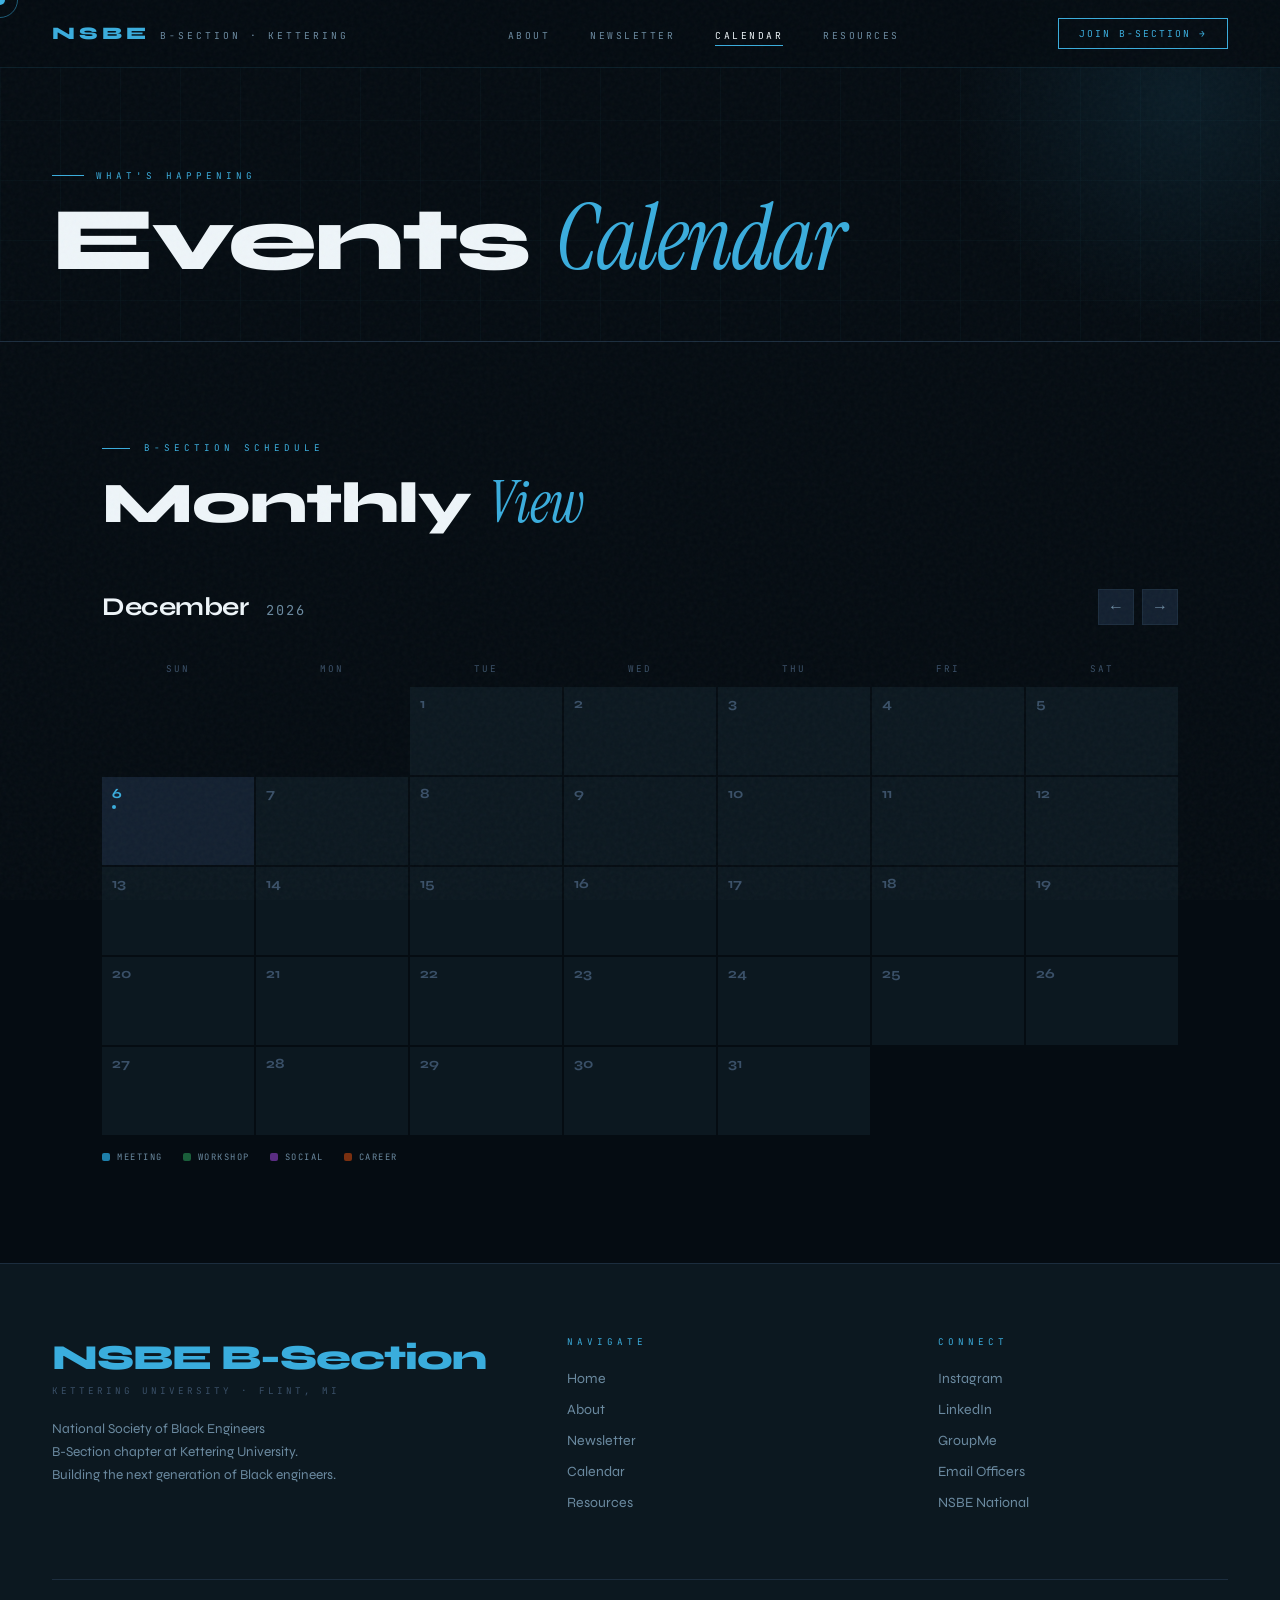
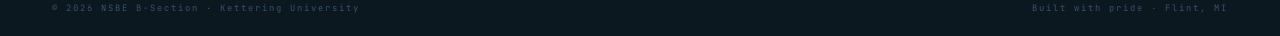
==== calendar.html @ ae13c7a8 "Add files via upload" ====
<!DOCTYPE html>
<html lang="en">
<head>
  <meta charset="UTF-8">
  <meta name="viewport" content="width=device-width, initial-scale=1.0">
  <title>Calendar · NSBE B-Section · Kettering</title>
  <link rel="stylesheet" href="style.css">
</head>
<body>

<div id="cursor"></div>
<div id="cursor-ring"></div>

<!-- ── NAV ── -->
<nav>
  <a href="index.html" class="nav-wordmark">
    <span class="nav-wordmark-nsbe">NSBE</span>
    <span class="nav-wordmark-section">B-Section · Kettering</span>
  </a>
  <ul class="nav-links">
    <li><a href="about.html">About</a></li>
    <li><a href="newsletter.html">Newsletter</a></li>
    <li><a href="calendar.html">Calendar</a></li>
    <li><a href="resources.html">Resources</a></li>
  </ul>
  <a href="about.html#join" class="nav-join">Join B-Section →</a>
</nav>

<!-- ── BANNER ── -->
<div class="page-banner">
  <div class="page-banner-grid"></div>
  <div class="page-banner-glow"></div>
  <div class="page-banner-tag">What's Happening</div>
  <h1 class="page-banner-title">Events <em>Calendar</em></h1>
</div>

<!-- ── CALENDAR ── -->
<div class="page-section">
  <div class="eyebrow">B-Section Schedule</div>
  <h2 class="section-h">Monthly <em>View</em></h2>

  <div class="calendar-wrap">
    <div class="cal-controls">
      <div class="cal-month-label" id="cal-label">June <span id="cal-year">2026</span></div>
      <div class="cal-nav">
        <button class="cal-nav-btn" id="cal-prev" title="Previous month">&#8592;</button>
        <button class="cal-nav-btn" id="cal-next" title="Next month">&#8594;</button>
      </div>
    </div>

    <div class="cal-header">
      <div class="cal-header-cell">Sun</div>
      <div class="cal-header-cell">Mon</div>
      <div class="cal-header-cell">Tue</div>
      <div class="cal-header-cell">Wed</div>
      <div class="cal-header-cell">Thu</div>
      <div class="cal-header-cell">Fri</div>
      <div class="cal-header-cell">Sat</div>
    </div>

    <div class="cal-grid" id="cal-grid"></div>

    <div class="cal-legend">
      <div class="legend-item"><div class="legend-dot" style="background:#1E7FAA"></div>Meeting</div>
      <div class="legend-item"><div class="legend-dot" style="background:#1A5E3A"></div>Workshop</div>
      <div class="legend-item"><div class="legend-dot" style="background:#5A2D82"></div>Social</div>
      <div class="legend-item"><div class="legend-dot" style="background:#7A3010"></div>Career</div>
    </div>
  </div>
</div>

<!-- ── FOOTER ── -->
<footer>
  <div class="footer-top">
    <div>
      <span class="footer-brand-name">NSBE B-Section</span>
      <div class="footer-brand-sub">Kettering University · Flint, MI</div>
      <p class="footer-brand-desc">National Society of Black Engineers<br>B-Section chapter at Kettering University.<br>Building the next generation of Black engineers.</p>
    </div>
    <div>
      <div class="footer-col-head">Navigate</div>
      <ul class="footer-link-list">
        <li><a href="index.html">Home</a></li>
        <li><a href="about.html">About</a></li>
        <li><a href="newsletter.html">Newsletter</a></li>
        <li><a href="calendar.html">Calendar</a></li>
        <li><a href="resources.html">Resources</a></li>
      </ul>
    </div>
    <div>
      <div class="footer-col-head">Connect</div>
      <ul class="footer-link-list">
        <li><a href="#">Instagram</a></li>
        <li><a href="#">LinkedIn</a></li>
        <li><a href="#">GroupMe</a></li>
        <li><a href="#">Email Officers</a></li>
        <li><a href="#">NSBE National</a></li>
      </ul>
    </div>
  </div>
  <div class="footer-bottom">
    <span class="footer-copy">© 2026 NSBE B-Section · Kettering University</span>
    <span class="footer-copy">Built with pride · Flint, MI</span>
  </div>
</footer>

<script src="main.js"></script>
<script src="calendar.js"></script>
</body>
</html>
---- style.css ----
/* ══════════════════════════════════════════════════
   NSBE B-Section · Kettering University
   style.css — shared across all pages
══════════════════════════════════════════════════ */

/* ── GOOGLE FONTS ── */
@import url('https://fonts.googleapis.com/css2?family=Syne:wght@400;500;600;700;800&family=Instrument+Serif:ital@0;1&family=JetBrains+Mono:wght@300;400;500&display=swap');

/* ── TOKENS ── */
:root {
  --blue:       #3AADDD;
  --blue-dim:   #1E7FAA;
  --blue-glow:  rgba(58,173,221,0.18);
  --blue-faint: rgba(58,173,221,0.07);
  --ink:        #050C12;
  --ink2:       #0C1820;
  --ink3:       #132030;
  --ink4:       #1C2D3E;
  --slate:      #3A5068;
  --muted:      #6B8AA0;
  --pale:       #A8C4D4;
  --white:      #EEF5F9;
}

/* ── RESET ── */
*, *::before, *::after { margin:0; padding:0; box-sizing:border-box; }
html { scroll-behavior:smooth; }

body {
  background: var(--ink);
  color: var(--white);
  font-family: 'Syne', sans-serif;
  overflow-x: hidden;
  cursor: none;
}

/* ── GRAIN OVERLAY ── */
body::after {
  content:'';
  position:fixed; inset:0;
  background-image:url("data:image/svg+xml,%3Csvg viewBox='0 0 256 256' xmlns='http://www.w3.org/2000/svg'%3E%3Cfilter id='n'%3E%3CfeTurbulence type='fractalNoise' baseFrequency='0.85' numOctaves='4' stitchTiles='stitch'/%3E%3C/filter%3E%3Crect width='100%25' height='100%25' filter='url(%23n)'/%3E%3C/svg%3E");
  opacity:0.035;
  pointer-events:none;
  z-index:9998;
}

/* ── SCROLLBAR ── */
::-webkit-scrollbar { width:3px; }
::-webkit-scrollbar-track { background:var(--ink); }
::-webkit-scrollbar-thumb { background:var(--blue-dim); }

/* ── CUSTOM CURSOR ── */
#cursor {
  position:fixed;
  width:10px; height:10px;
  background:var(--blue);
  border-radius:50%;
  pointer-events:none;
  z-index:10000;
  transform:translate(-50%,-50%);
  transition:width .2s, height .2s;
  mix-blend-mode:screen;
}
#cursor-ring {
  position:fixed;
  width:36px; height:36px;
  border:1px solid rgba(58,173,221,0.5);
  border-radius:50%;
  pointer-events:none;
  z-index:9999;
  transform:translate(-50%,-50%);
  transition:all .12s ease;
}

/* ══════════════════════════════
   NAV
══════════════════════════════ */
nav {
  position:fixed; top:0; left:0; right:0;
  z-index:500;
  height:68px;
  display:flex; align-items:center; justify-content:space-between;
  padding:0 52px;
  background:rgba(5,12,18,0.88);
  backdrop-filter:blur(20px);
  border-bottom:1px solid rgba(58,173,221,0.12);
}
.nav-wordmark {
  display:flex; align-items:baseline; gap:10px;
  text-decoration:none;
}
.nav-wordmark-nsbe {
  font-family:'Syne', sans-serif;
  font-weight:800; font-size:1.1rem;
  letter-spacing:4px; color:var(--blue);
}
.nav-wordmark-section {
  font-family:'JetBrains Mono', monospace;
  font-size:0.6rem; letter-spacing:3px;
  color:var(--muted); text-transform:uppercase;
}
.nav-links {
  display:flex; gap:40px; list-style:none;
}
.nav-links a {
  font-family:'JetBrains Mono', monospace;
  font-size:0.6rem; letter-spacing:2.5px;
  text-transform:uppercase; color:var(--muted);
  text-decoration:none; transition:color .2s;
  position:relative;
}
.nav-links a::after {
  content:'';
  position:absolute; left:0; bottom:-4px; right:0;
  height:1px; background:var(--blue);
  transform:scaleX(0); transform-origin:left;
  transition:transform .25s;
}
.nav-links a:hover,
.nav-links a.active { color:var(--white); }
.nav-links a:hover::after,
.nav-links a.active::after { transform:scaleX(1); }

.nav-join {
  font-family:'JetBrains Mono', monospace;
  font-size:0.6rem; letter-spacing:2px;
  text-transform:uppercase;
  padding:8px 20px;
  border:1px solid var(--blue);
  color:var(--blue); background:transparent;
  cursor:none; text-decoration:none;
  transition:all .25s;
}
.nav-join:hover { background:var(--blue); color:var(--ink); }

/* ══════════════════════════════
   PAGE SHELL
══════════════════════════════ */
.page-section {
  max-width:1180px; margin:0 auto;
  padding:100px 52px;
}
.page-section + .page-section { padding-top:0; }

/* interior pages start below nav */
.page-top { padding-top:140px; }

.divider { border:none; border-top:1px solid var(--ink4); }

/* ── TYPOGRAPHY UTILITIES ── */
.eyebrow {
  font-family:'JetBrains Mono', monospace;
  font-size:0.58rem; letter-spacing:4px;
  text-transform:uppercase; color:var(--blue);
  display:flex; align-items:center; gap:14px;
  margin-bottom:20px;
}
.eyebrow::before { content:''; width:28px; height:1px; background:var(--blue); }

.section-h {
  font-family:'Syne', sans-serif;
  font-weight:800;
  font-size:clamp(2.2rem,4.5vw,4rem);
  line-height:1; letter-spacing:-1px;
  color:var(--white);
}
.section-h em {
  font-family:'Instrument Serif', serif;
  font-style:italic; font-weight:400;
  color:var(--blue);
}

/* ── PAGE HERO BANNER (interior pages) ── */
.page-banner {
  min-height:38vh;
  display:flex; flex-direction:column;
  justify-content:flex-end;
  padding:120px 52px 60px;
  position:relative; overflow:hidden;
  border-bottom:1px solid var(--ink4);
}
.page-banner-grid {
  position:absolute; inset:0;
  background-image:
    linear-gradient(rgba(58,173,221,0.03) 1px, transparent 1px),
    linear-gradient(90deg, rgba(58,173,221,0.03) 1px, transparent 1px);
  background-size:60px 60px;
  animation:gridSlide 20s linear infinite;
}
.page-banner-glow {
  position:absolute; top:-150px; right:-150px;
  width:500px; height:500px;
  background:radial-gradient(circle, rgba(58,173,221,0.1) 0%, transparent 65%);
  pointer-events:none;
  animation:pulse 6s ease-in-out infinite;
}
.page-banner-tag {
  font-family:'JetBrains Mono', monospace;
  font-size:0.58rem; letter-spacing:4px;
  color:var(--blue); text-transform:uppercase;
  display:inline-flex; align-items:center; gap:12px;
  position:relative; margin-bottom:16px;
  opacity:0; animation:fadeUp .6s .1s forwards;
}
.page-banner-tag::before { content:''; width:32px; height:1px; background:var(--blue); }
.page-banner-title {
  font-family:'Syne', sans-serif;
  font-weight:800;
  font-size:clamp(3rem,7vw,7rem);
  line-height:0.92; letter-spacing:-2px;
  position:relative;
  opacity:0; animation:fadeUp .7s .25s forwards;
}
.page-banner-title em {
  font-family:'Instrument Serif', serif;
  font-style:italic; font-weight:400;
  color:var(--blue);
}

/* ── ANIMATIONS ── */
@keyframes fadeUp {
  from { opacity:0; transform:translateY(22px); }
  to   { opacity:1; transform:translateY(0); }
}
@keyframes gridSlide {
  from { transform:translate(0,0); }
  to   { transform:translate(60px,60px); }
}
@keyframes pulse {
  0%,100% { opacity:0.7; transform:scale(1); }
  50%      { opacity:1;   transform:scale(1.08); }
}

/* ══════════════════════════════
   FOOTER
══════════════════════════════ */
footer {
  background:var(--ink2);
  border-top:1px solid var(--ink4);
  padding:72px 52px 0;
}
.footer-top {
  display:grid;
  grid-template-columns:1.5fr 1fr 1fr;
  gap:80px;
  max-width:1180px; margin:0 auto;
  padding-bottom:56px;
}
.footer-brand-name {
  font-family:'Syne', sans-serif;
  font-weight:800; font-size:2.2rem;
  letter-spacing:-1px; color:var(--blue);
  display:block; margin-bottom:6px;
}
.footer-brand-sub {
  font-family:'JetBrains Mono', monospace;
  font-size:0.58rem; letter-spacing:3px;
  color:var(--slate); text-transform:uppercase;
}
.footer-brand-desc {
  margin-top:20px; font-size:0.85rem;
  color:var(--muted); line-height:1.7;
}
.footer-col-head {
  font-family:'JetBrains Mono', monospace;
  font-size:0.58rem; letter-spacing:4px;
  text-transform:uppercase; color:var(--blue);
  margin-bottom:20px;
}
.footer-link-list { list-style:none; }
.footer-link-list li { margin-bottom:12px; }
.footer-link-list a {
  font-size:0.88rem; color:var(--muted);
  text-decoration:none; transition:color .2s;
}
.footer-link-list a:hover { color:var(--white); }
.footer-bottom {
  max-width:1180px; margin:0 auto;
  border-top:1px solid var(--ink4);
  padding:22px 0;
  display:flex; justify-content:space-between; align-items:center;
}
.footer-copy {
  font-family:'JetBrains Mono', monospace;
  font-size:0.55rem; letter-spacing:2px; color:var(--slate);
}

/* ══════════════════════════════
   ABOUT PAGE
══════════════════════════════ */
.about-layout {
  display:grid;
  grid-template-columns:1.1fr 1fr;
  gap:80px; margin-top:60px; align-items:start;
}
.about-body {
  font-size:1.05rem; font-weight:400;
  color:var(--muted); line-height:1.85;
}
.about-body p + p { margin-top:18px; }
.about-body strong { color:var(--pale); font-weight:600; }

.stats-stack { display:flex; flex-direction:column; gap:3px; }
.stat-item {
  background:var(--ink2); padding:28px 32px;
  display:flex; align-items:center; justify-content:space-between;
  border-left:3px solid var(--blue-dim);
  transition:border-color .2s, background .2s;
}
.stat-item:hover { background:var(--ink3); border-color:var(--blue); }
.stat-number {
  font-family:'Syne', sans-serif;
  font-weight:800; font-size:2.8rem;
  color:var(--blue); line-height:1;
}
.stat-label {
  font-family:'JetBrains Mono', monospace;
  font-size:0.58rem; letter-spacing:2px;
  color:var(--slate); text-transform:uppercase; text-align:right;
}

.officers-section { background:var(--ink2); padding:80px 0; }
.officers-inner { max-width:1180px; margin:0 auto; padding:0 52px; }
.officers-grid {
  display:grid; grid-template-columns:repeat(5,1fr);
  gap:3px; margin-top:56px;
}
.officer-tile {
  background:var(--ink3); padding:32px 24px;
  text-align:center; transition:background .25s, transform .25s;
  position:relative; overflow:hidden;
}
.officer-tile::before {
  content:''; position:absolute; top:0; left:0; right:0;
  height:2px;
  background:linear-gradient(90deg, transparent, var(--blue), transparent);
  opacity:0; transition:opacity .3s;
}
.officer-tile:hover { background:var(--ink4); transform:translateY(-4px); }
.officer-tile:hover::before { opacity:1; }
.officer-monogram {
  width:52px; height:52px; border-radius:50%;
  background:var(--blue-faint); border:1px solid var(--blue-dim);
  display:flex; align-items:center; justify-content:center;
  margin:0 auto 16px;
  font-family:'Syne', sans-serif; font-weight:800;
  font-size:1.1rem; color:var(--blue);
}
.officer-name { font-weight:600; font-size:0.9rem; color:var(--white); margin-bottom:6px; }
.officer-role {
  font-family:'JetBrains Mono', monospace;
  font-size:0.55rem; letter-spacing:2px;
  color:var(--muted); text-transform:uppercase;
}

/* ══════════════════════════════
   NEWSLETTER PAGE
══════════════════════════════ */
.nl-featured {
  display:grid; grid-template-columns:1.3fr 1fr;
  gap:3px; margin-top:56px;
}
.nl-card {
  background:var(--ink2); padding:40px;
  position:relative; overflow:hidden;
  cursor:none; transition:background .2s;
}
.nl-card:hover { background:var(--ink3); }
.nl-card::after {
  content:''; position:absolute; bottom:0; left:0; right:0;
  height:2px;
  background:linear-gradient(90deg, var(--blue), transparent);
  transform:scaleX(0); transform-origin:left;
  transition:transform .4s;
}
.nl-card:hover::after { transform:scaleX(1); }
.nl-badge {
  font-family:'JetBrains Mono', monospace;
  font-size:0.55rem; letter-spacing:3px;
  text-transform:uppercase; color:var(--blue);
  background:var(--blue-faint);
  border:1px solid rgba(58,173,221,0.2);
  padding:4px 10px; display:inline-block; margin-bottom:20px;
}
.nl-date {
  font-family:'JetBrains Mono', monospace;
  font-size:0.58rem; letter-spacing:2px;
  color:var(--slate); margin-bottom:14px;
}
.nl-title {
  font-family:'Syne', sans-serif; font-weight:700;
  font-size:1.55rem; line-height:1.2;
  color:var(--white); margin-bottom:14px;
}
.nl-card.big .nl-title { font-size:2.2rem; }
.nl-excerpt {
  font-size:0.88rem; color:var(--muted);
  line-height:1.75; font-weight:400;
}
.nl-link {
  display:inline-flex; align-items:center; gap:8px;
  margin-top:24px;
  font-family:'JetBrains Mono', monospace;
  font-size:0.6rem; letter-spacing:2px;
  text-transform:uppercase; color:var(--blue);
  text-decoration:none; transition:gap .2s;
}
.nl-link:hover { gap:14px; }
.nl-grid {
  display:grid; grid-template-columns:1fr 1fr;
  gap:3px; margin-top:3px;
}

/* ══════════════════════════════
   CALENDAR PAGE
══════════════════════════════ */
.calendar-wrap { margin-top:56px; }
.cal-controls {
  display:flex; align-items:center; justify-content:space-between;
  margin-bottom:28px;
}
.cal-month-label {
  font-family:'Syne', sans-serif; font-weight:700;
  font-size:1.6rem; letter-spacing:-0.5px; color:var(--white);
}
.cal-month-label span {
  font-family:'JetBrains Mono', monospace;
  font-size:0.85rem; font-weight:400;
  color:var(--muted); margin-left:12px; letter-spacing:2px;
}
.cal-nav { display:flex; gap:8px; }
.cal-nav-btn {
  width:36px; height:36px;
  background:var(--ink3); border:1px solid var(--ink4);
  color:var(--muted); font-size:1rem; cursor:none;
  display:flex; align-items:center; justify-content:center;
  transition:all .2s;
}
.cal-nav-btn:hover { background:var(--blue); color:var(--ink); border-color:var(--blue); }
.cal-header {
  display:grid; grid-template-columns:repeat(7,1fr);
  gap:2px; margin-bottom:2px;
}
.cal-header-cell {
  font-family:'JetBrains Mono', monospace;
  font-size:0.58rem; letter-spacing:2px;
  text-transform:uppercase; color:var(--slate);
  text-align:center; padding:10px 0;
}
.cal-grid {
  display:grid; grid-template-columns:repeat(7,1fr); gap:2px;
}
.cal-day {
  background:var(--ink2); min-height:88px;
  padding:10px; position:relative;
  cursor:none; transition:background .2s; overflow:visible;
}
.cal-day.empty { background:var(--ink); cursor:default; }
.cal-day.today { background:var(--ink3); }
.cal-day.today .cal-day-num { color:var(--blue); }
.cal-day:not(.empty):hover { background:var(--ink4); z-index:10; }
.cal-day-num {
  font-family:'Syne', sans-serif; font-weight:700;
  font-size:0.88rem; color:var(--slate); line-height:1;
}
.cal-day.today .cal-day-num::after {
  content:''; display:block;
  width:4px; height:4px; border-radius:50%;
  background:var(--blue); margin-top:4px;
}
.cal-event-pip {
  margin-top:8px; display:flex; flex-direction:column; gap:3px;
}
.cal-pip {
  background:var(--blue-dim); border-radius:2px;
  padding:2px 5px;
  font-family:'JetBrains Mono', monospace;
  font-size:0.5rem; letter-spacing:1px; color:var(--white);
  white-space:nowrap; overflow:hidden; text-overflow:ellipsis; max-width:100%;
}
.cal-pip.type-workshop { background:#1A5E3A; }
.cal-pip.type-social   { background:#5A2D82; }
.cal-pip.type-meeting  { background:var(--blue-dim); }
.cal-pip.type-career   { background:#7A3010; }

/* Tooltip */
.cal-tooltip {
  display:none; position:absolute;
  left:50%; bottom:calc(100% + 8px);
  transform:translateX(-50%);
  background:var(--ink); border:1px solid var(--blue-dim);
  padding:16px 18px; width:220px; z-index:200;
  box-shadow:0 12px 48px rgba(0,0,0,0.6), 0 0 0 1px rgba(58,173,221,0.1);
  pointer-events:none;
}
.cal-tooltip::after {
  content:''; position:absolute;
  top:100%; left:50%; transform:translateX(-50%);
  border:6px solid transparent; border-top-color:var(--blue-dim);
}
.cal-day:hover .cal-tooltip { display:block; }
.cal-day.flip-down .cal-tooltip { top:calc(100% + 8px); bottom:auto; }
.cal-day.flip-down .cal-tooltip::after {
  top:auto; bottom:100%;
  border-top-color:transparent; border-bottom-color:var(--blue-dim);
}
.tooltip-date {
  font-family:'JetBrains Mono', monospace;
  font-size:0.55rem; letter-spacing:3px;
  color:var(--blue); text-transform:uppercase; margin-bottom:10px;
}
.tooltip-event {
  padding:10px 0; border-bottom:1px solid var(--ink4);
}
.tooltip-event:last-child { border-bottom:none; padding-bottom:0; }
.tooltip-event:first-child { padding-top:0; }
.tooltip-event-name { font-weight:600; font-size:0.82rem; color:var(--white); margin-bottom:4px; }
.tooltip-event-time {
  font-family:'JetBrains Mono', monospace;
  font-size:0.55rem; letter-spacing:1px; color:var(--muted);
}
.tooltip-event-loc { font-size:0.75rem; color:var(--slate); margin-top:3px; }
.tooltip-event-type {
  display:inline-block;
  font-family:'JetBrains Mono', monospace;
  font-size:0.48rem; letter-spacing:2px;
  text-transform:uppercase; padding:2px 6px;
  margin-bottom:6px; border-radius:2px;
}
.type-label-meeting  { background:rgba(30,127,170,0.2); color:var(--blue); }
.type-label-workshop { background:rgba(26,94,58,0.3);   color:#5EC98A; }
.type-label-social   { background:rgba(90,45,130,0.3);  color:#C07AEF; }
.type-label-career   { background:rgba(122,48,16,0.3);  color:#F5904A; }
.cal-legend {
  display:flex; gap:20px; margin-top:16px; flex-wrap:wrap;
}
.legend-item {
  display:flex; align-items:center; gap:7px;
  font-family:'JetBrains Mono', monospace;
  font-size:0.55rem; letter-spacing:1.5px;
  color:var(--muted); text-transform:uppercase;
}
.legend-dot { width:8px; height:8px; border-radius:2px; }

/* ══════════════════════════════
   RESOURCES PAGE
══════════════════════════════ */
.resources-grid {
  display:grid; grid-template-columns:repeat(3,1fr);
  gap:3px; margin-top:56px;
}
.res-card {
  background:var(--ink2); padding:36px 32px 40px;
  position:relative; overflow:hidden;
  transition:background .2s, transform .25s; cursor:none;
}
.res-card:hover { background:var(--ink3); transform:translateY(-3px); }
.res-card-icon { font-size:2rem; margin-bottom:22px; display:block; }
.res-card-title {
  font-family:'Syne', sans-serif; font-weight:700;
  font-size:1.1rem; color:var(--white); margin-bottom:10px;
}
.res-card-body { font-size:0.82rem; color:var(--muted); line-height:1.7; font-weight:400; }
.res-card-arrow {
  position:absolute; bottom:22px; right:22px;
  color:var(--ink4); font-size:1.2rem;
  transition:color .2s, transform .2s;
}
.res-card:hover .res-card-arrow { color:var(--blue); transform:translate(3px,-3px); }

/* ══════════════════════════════
   HOME PAGE EXTRAS
══════════════════════════════ */
.hero {
  min-height:100vh;
  display:flex; flex-direction:column;
  justify-content:flex-end;
  padding:140px 52px 80px;
  position:relative; overflow:hidden;
}
.hero-grid {
  position:absolute; inset:0;
  background-image:
    linear-gradient(rgba(58,173,221,0.04) 1px, transparent 1px),
    linear-gradient(90deg, rgba(58,173,221,0.04) 1px, transparent 1px);
  background-size:60px 60px;
  animation:gridSlide 20s linear infinite;
}
.hero-glow {
  position:absolute; top:-200px; right:-200px;
  width:700px; height:700px;
  background:radial-gradient(circle, rgba(58,173,221,0.12) 0%, transparent 65%);
  pointer-events:none; animation:pulse 6s ease-in-out infinite;
}
.hero-tag {
  font-family:'JetBrains Mono', monospace;
  font-size:0.62rem; letter-spacing:4px;
  color:var(--blue); text-transform:uppercase;
  opacity:0; animation:fadeUp .7s .2s forwards;
  position:relative;
  display:inline-flex; align-items:center; gap:12px;
}
.hero-tag::before { content:''; display:inline-block; width:40px; height:1px; background:var(--blue); }
.hero-display {
  font-family:'Syne', sans-serif; font-weight:800;
  font-size:clamp(4.5rem,10vw,11rem);
  line-height:0.9; letter-spacing:-2px; margin-top:20px;
  opacity:0; animation:fadeUp .8s .4s forwards; position:relative;
}
.hero-display em {
  font-family:'Instrument Serif', serif;
  font-style:italic; font-weight:400;
  color:var(--blue); letter-spacing:-1px;
}
.hero-sub-row {
  display:flex; align-items:flex-end; justify-content:space-between;
  margin-top:40px;
  opacity:0; animation:fadeUp .8s .6s forwards; position:relative;
}
.hero-sub-text { font-size:1rem; font-weight:400; color:var(--muted); max-width:420px; line-height:1.7; }
.hero-sub-text strong { color:var(--pale); font-weight:500; }
.hero-scroll-hint {
  font-family:'JetBrains Mono', monospace;
  font-size:0.55rem; letter-spacing:3px; color:var(--slate);
  text-transform:uppercase;
  display:flex; flex-direction:column; align-items:center; gap:10px;
}
.hero-scroll-hint::after { content:''; width:1px; height:48px; background:linear-gradient(var(--slate),transparent); }

/* Home quick-links row */
.home-links-row {
  display:grid; grid-template-columns:repeat(4,1fr); gap:3px;
  margin-top:80px;
}
.home-link-card {
  background:var(--ink2); padding:32px 28px;
  text-decoration:none; position:relative; overflow:hidden;
  transition:background .2s, transform .2s;
  display:flex; flex-direction:column; justify-content:space-between;
  min-height:160px;
}
.home-link-card:hover { background:var(--ink3); transform:translateY(-3px); }
.home-link-card::after {
  content:''; position:absolute; bottom:0; left:0; right:0;
  height:2px; background:linear-gradient(90deg, var(--blue), transparent);
  transform:scaleX(0); transform-origin:left; transition:transform .35s;
}
.home-link-card:hover::after { transform:scaleX(1); }
.home-link-label {
  font-family:'JetBrains Mono', monospace;
  font-size:0.58rem; letter-spacing:3px;
  text-transform:uppercase; color:var(--muted);
}
.home-link-title {
  font-family:'Syne', sans-serif; font-weight:700;
  font-size:1.3rem; color:var(--white); margin-top:12px;
}
.home-link-arrow { color:var(--blue); font-size:1.4rem; align-self:flex-end; transition:transform .2s; }
.home-link-card:hover .home-link-arrow { transform:translate(4px,-4px); }

/* ══════════════════════════════
   RESPONSIVE
══════════════════════════════ */
@media (max-width:900px) {
  nav { padding:0 24px; }
  .nav-links { display:none; }
  .hero { padding:120px 24px 64px; }
  .page-section { padding:64px 24px; }
  .page-banner { padding:100px 24px 48px; }
  .about-layout { grid-template-columns:1fr; gap:40px; }
  .officers-grid { grid-template-columns:repeat(2,1fr); }
  .nl-featured { grid-template-columns:1fr; }
  .nl-grid { grid-template-columns:1fr; }
  .resources-grid { grid-template-columns:1fr 1fr; }
  .home-links-row { grid-template-columns:1fr 1fr; }
  footer { padding:48px 24px 0; }
  .footer-top { grid-template-columns:1fr; gap:40px; }
  .officers-inner { padding:0 24px; }
  .cal-day { min-height:60px; }
  #cursor, #cursor-ring { display:none; }
  body { cursor:auto; }
  a, button { cursor:pointer; }
}
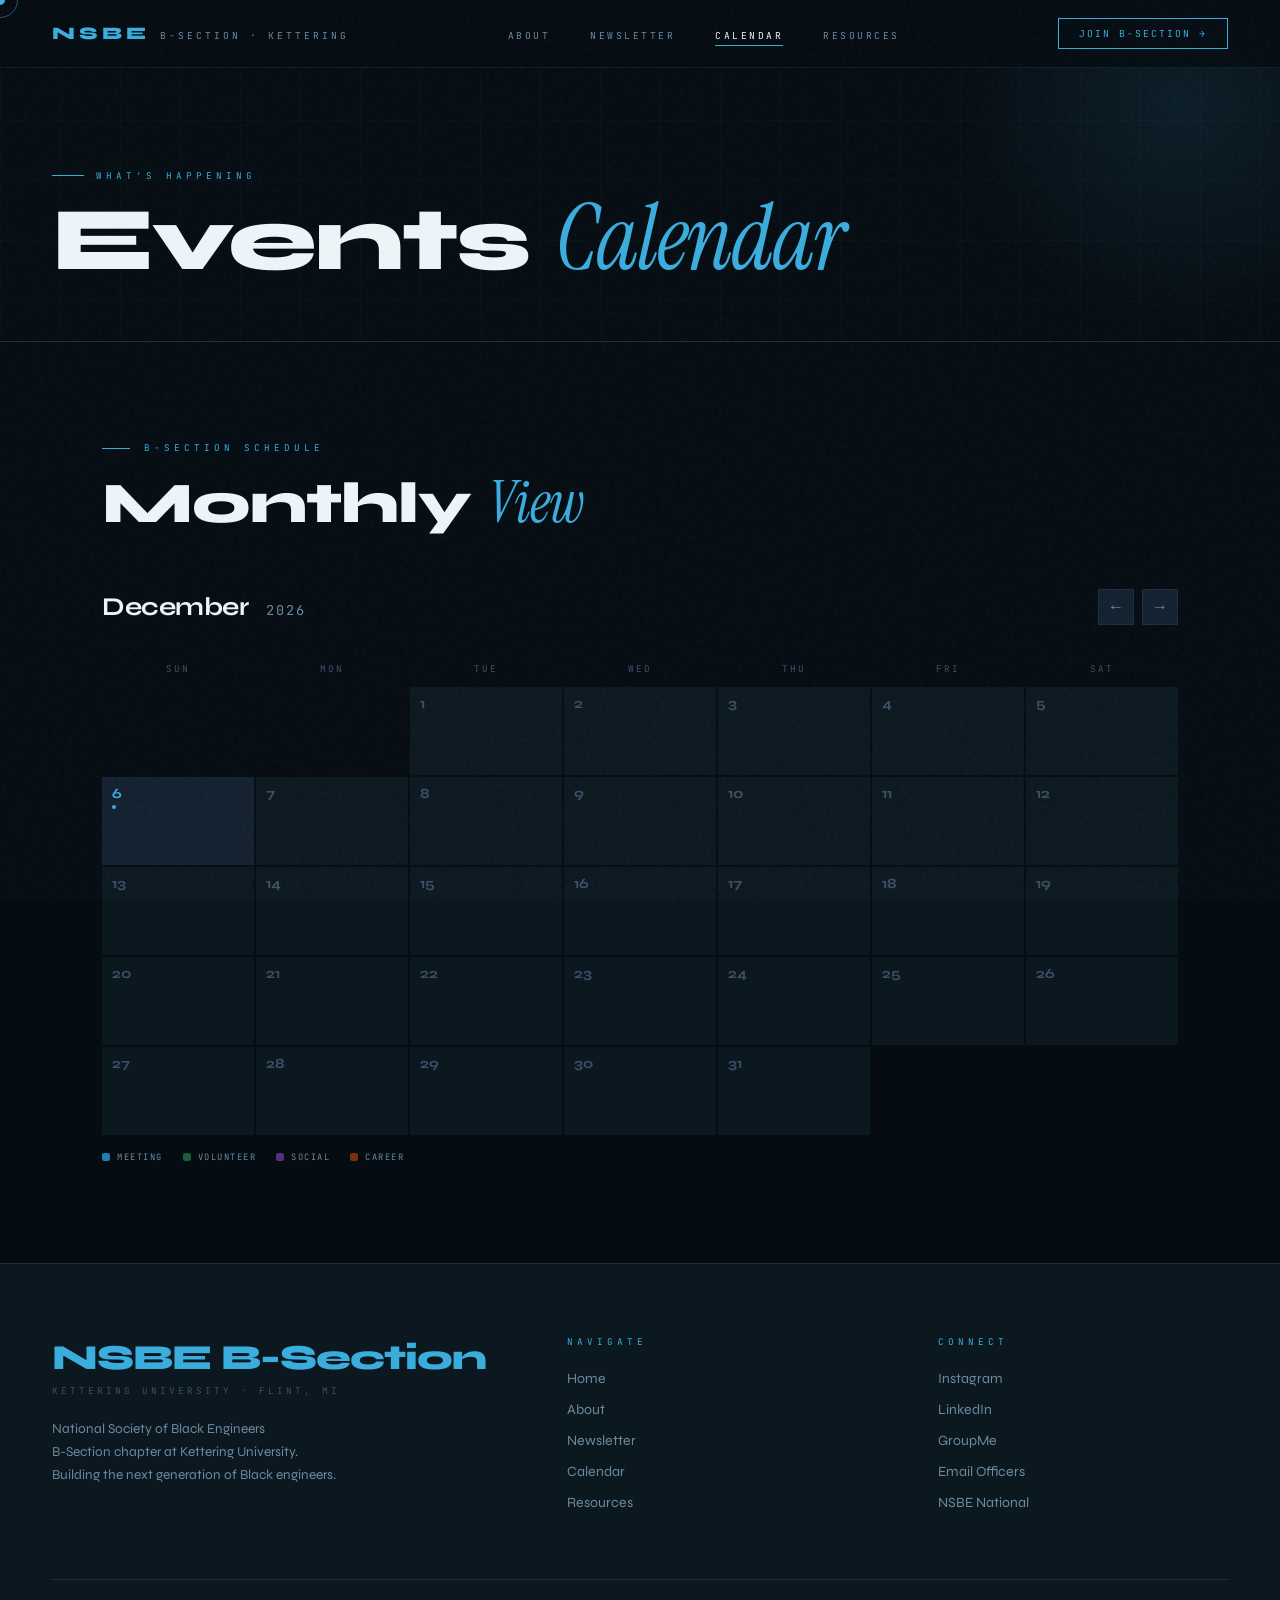
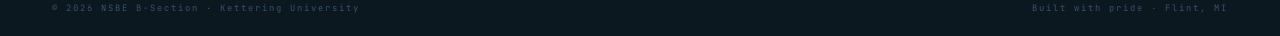
==== commit 1913d6e0: "Change legend item from 'Workshop' to 'Volunteer'" ====
--- a/calendar.html
+++ b/calendar.html
@@ -62,7 +62,7 @@
 
     <div class="cal-legend">
       <div class="legend-item"><div class="legend-dot" style="background:#1E7FAA"></div>Meeting</div>
-      <div class="legend-item"><div class="legend-dot" style="background:#1A5E3A"></div>Workshop</div>
+      <div class="legend-item"><div class="legend-dot" style="background:#1A5E3A"></div>Volunteer</div>
       <div class="legend-item"><div class="legend-dot" style="background:#5A2D82"></div>Social</div>
       <div class="legend-item"><div class="legend-dot" style="background:#7A3010"></div>Career</div>
     </div>
